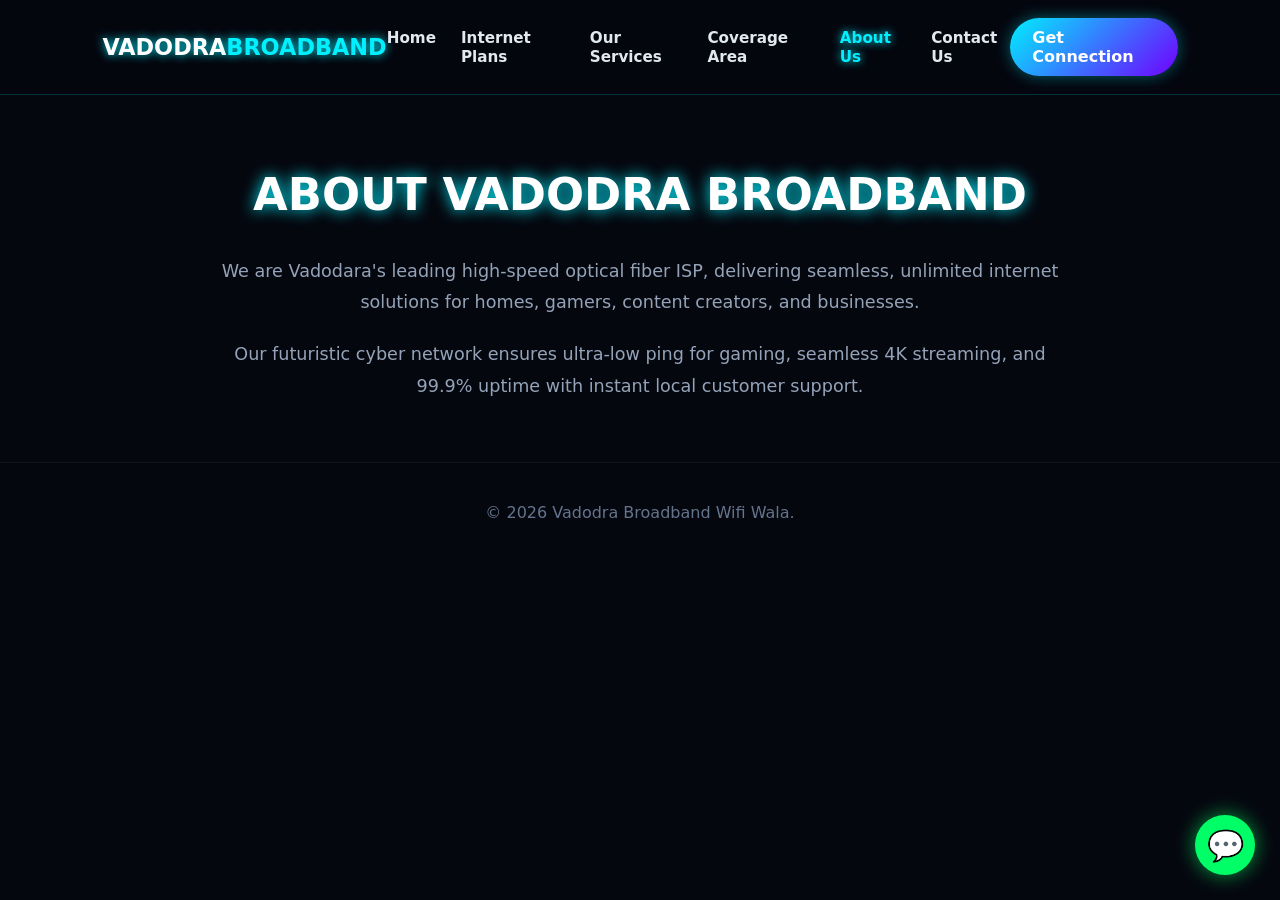
==== about.html @ 303ac059 "Update about.html" ====
<!DOCTYPE html>
<html lang="en">
<head>
  <meta charset="UTF-8">
  <meta name="viewport" content="width=device-width, initial-scale=1.0">
  <title>About Us - Vadodara Broadband Wifi Wala</title>
  <style>
    :root { --bg-dark: #05070f; --card-bg: #0d1222; --cyan: #00f0ff; --purple: #7000ff; --green: #00ff66; --text: #e2e8f0; }
    * { box-sizing: border-box; margin: 0; padding: 0; font-family: 'Segoe UI', system-ui, sans-serif; }
    body { background-color: var(--bg-dark); color: var(--text); overflow-x: hidden; }

    nav { position: sticky; top: 0; background: rgba(5, 7, 15, 0.85); backdrop-filter: blur(12px); border-bottom: 1px solid rgba(0, 240, 255, 0.2); display: flex; justify-content: space-between; align-items: center; padding: 18px 8%; z-index: 1000; }
    .logo { font-size: 1.4rem; font-weight: 900; color: #fff; text-shadow: 0 0 10px var(--cyan); }
    .logo span { color: var(--cyan); }
    .nav-links { display: flex; gap: 25px; list-style: none; }
    .nav-links a { color: var(--text); text-decoration: none; font-size: 0.95rem; font-weight: 600; transition: 0.3s; }
    .nav-links a:hover, .nav-links a.active { color: var(--cyan); text-shadow: 0 0 8px var(--cyan); }

    .btn-glow { background: linear-gradient(135deg, var(--cyan), var(--purple)); color: #fff; padding: 10px 22px; border-radius: 30px; text-decoration: none; font-weight: bold; box-shadow: 0 0 15px rgba(0, 240, 255, 0.4); transition: 0.3s; }

    .about-container { max-width: 900px; margin: 60px auto; padding: 0 20px; line-height: 1.8; text-align: center; }
    .about-container h1 { font-size: 2.8rem; color: #fff; margin-bottom: 20px; text-shadow: 0 0 15px var(--cyan); }
    .about-container p { color: #94a3b8; font-size: 1.1rem; margin-bottom: 20px; }

    .whatsapp-btn { position: fixed; bottom: 25px; right: 25px; background: var(--green); color: #000; width: 60px; height: 60px; border-radius: 50%; display: flex; justify-content: center; align-items: center; font-size: 30px; box-shadow: 0 0 20px rgba(0, 255, 102, 0.6); text-decoration: none; z-index: 9999; }
    footer { text-align: center; padding: 40px; border-top: 1px solid rgba(255,255,255,0.05); color: #64748b; }
    /* Mobile & Tablet Responsive Fixes */
@media (max-width: 768px) {
  nav {
    flex-direction: column;
    gap: 15px;
    padding: 15px 5%;
    text-align: center;
  }

  .nav-links {
    flex-wrap: wrap;
    justify-content: center;
    gap: 12px 18px;
  }

  .nav-links a {
    font-size: 0.85rem;
  }

  .hero h1 {
    font-size: 2.1rem;
    line-height: 1.2;
  }

  .hero p {
    font-size: 1rem;
  }

  .header-section h1 {
    font-size: 2rem;
  }

  .grid-container {
    grid-template-columns: 1fr;
    padding: 15px 5% 40px;
    gap: 20px;
  }

  .card {
    padding: 20px;
  }

  .form-container {
    margin: 20px 15px;
    padding: 25px 20px;
  }

  .whatsapp-btn {
    width: 50px;
    height: 50px;
    font-size: 24px;
    bottom: 18px;
    right: 18px;
  }
}
  </style>
</head>
<body>

  <nav>
    <div class="logo">VADODRA<span>BROADBAND</span></div>
    <ul class="nav-links">
      <li><a href="index.html">Home</a></li>
      <li><a href="plans.html">Internet Plans</a></li>
      <li><a href="services.html">Our Services</a></li>
      <li><a href="coverage.html">Coverage Area</a></li>
      <li><a href="about.html" class="active">About Us</a></li>
      <li><a href="contact.html">Contact Us</a></li>
    </ul>
    <a href="contact.html" class="btn-glow">Get Connection</a>
  </nav>

  <div class="about-container">
    <h1>ABOUT VADODRA BROADBAND</h1>
    <p>We are Vadodara's leading high-speed optical fiber ISP, delivering seamless, unlimited internet solutions for homes, gamers, content creators, and businesses.</p>
    <p>Our futuristic cyber network ensures ultra-low ping for gaming, seamless 4K streaming, and 99.9% uptime with instant local customer support.</p>
  </div>

  <a href="https://wa.me/?text=Hi%20Vadodra%20Broadband!" class="whatsapp-btn" target="_blank">💬</a>

  <footer>
    <p>&copy; 2026 Vadodra Broadband Wifi Wala.</p>
  </footer>

</body>
</html>
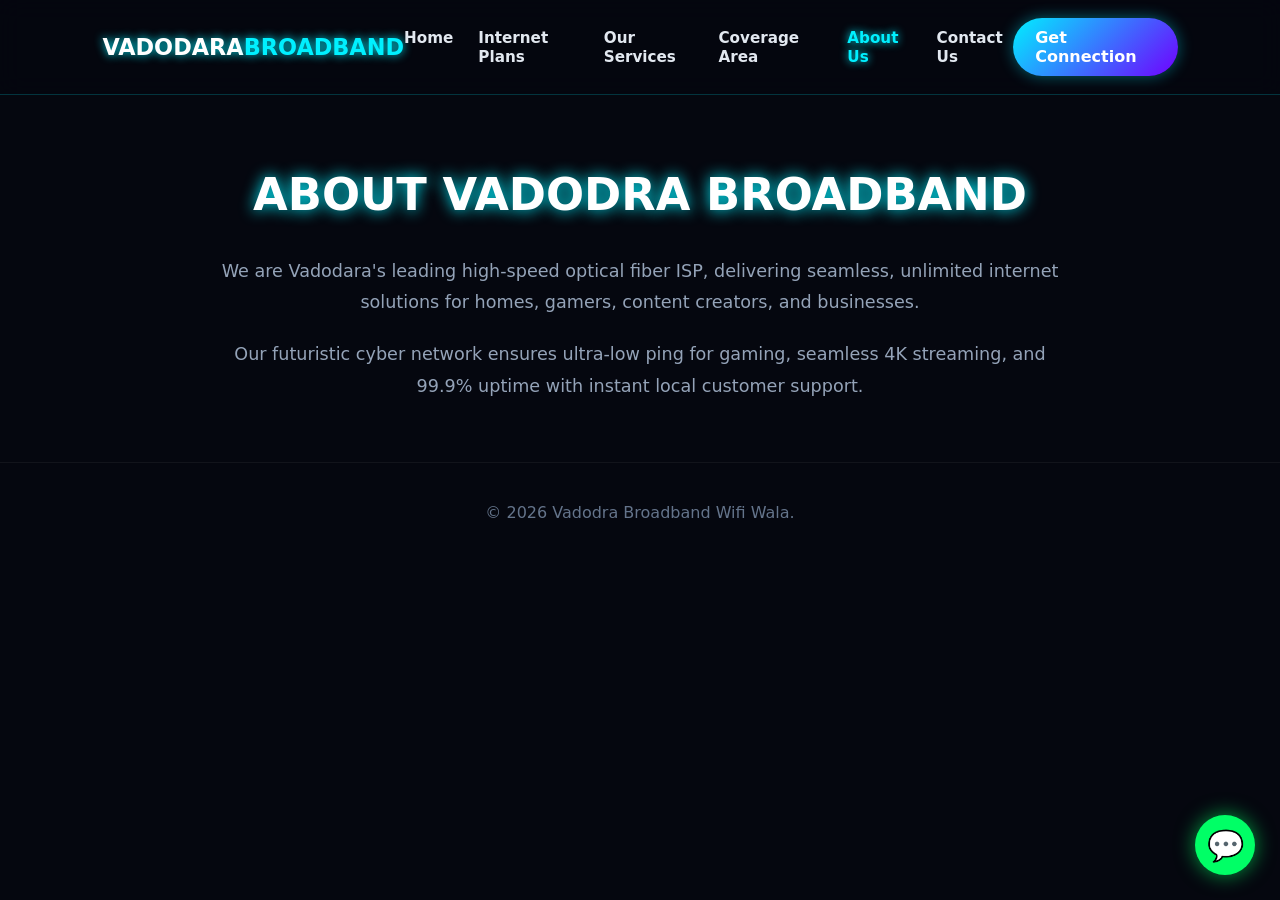
==== commit 21d7ec7e: "Update about.html" ====
--- a/about.html
+++ b/about.html
@@ -84,7 +84,7 @@
 <body>
 
   <nav>
-    <div class="logo">VADODRA<span>BROADBAND</span></div>
+    <div class="logo">VADODARA<span>BROADBAND</span></div>
     <ul class="nav-links">
       <li><a href="index.html">Home</a></li>
       <li><a href="plans.html">Internet Plans</a></li>
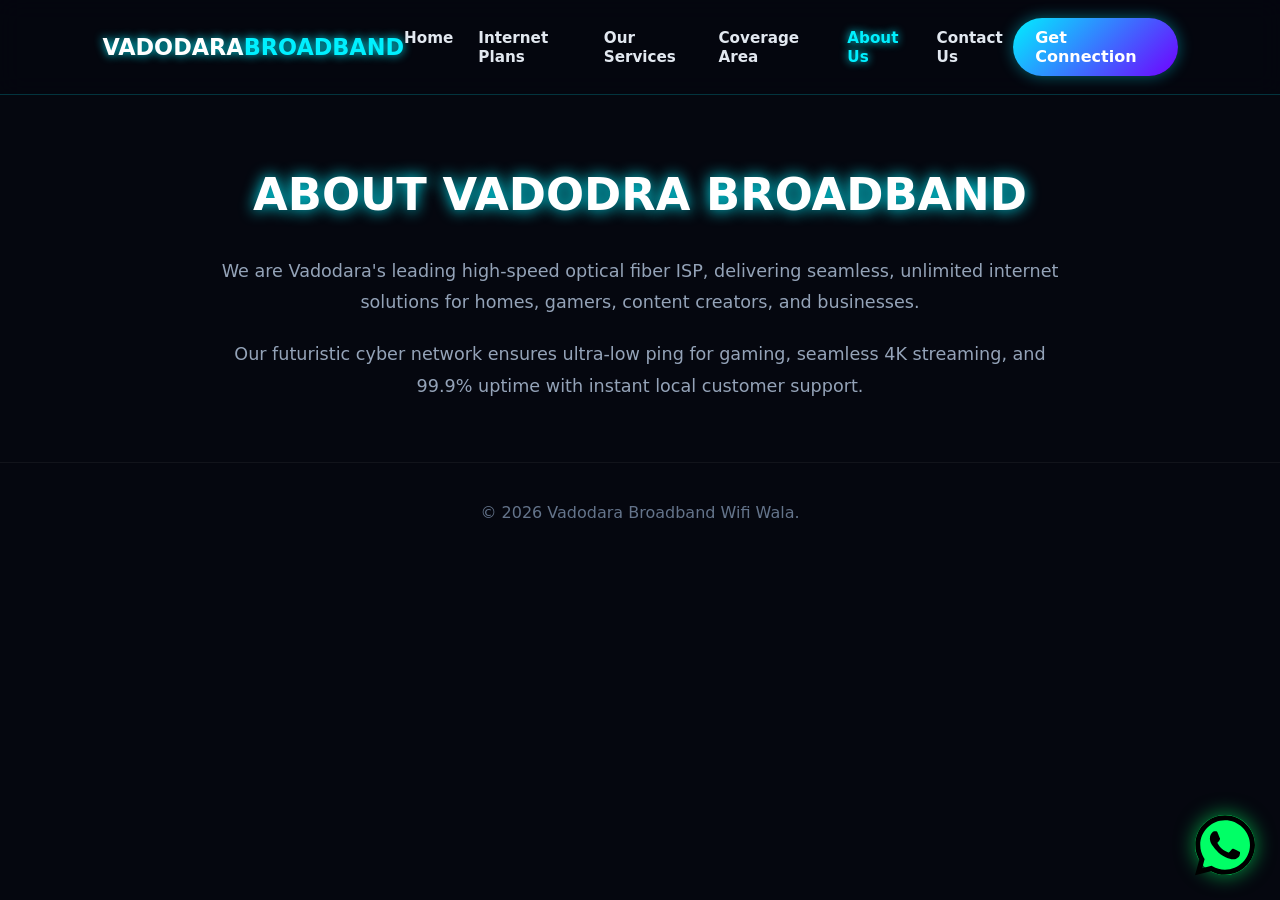
==== commit 53ac829e: "Update about.html" ====
--- a/about.html
+++ b/about.html
@@ -71,13 +71,33 @@
     padding: 25px 20px;
   }
 
-  .whatsapp-btn {
-    width: 50px;
-    height: 50px;
-    font-size: 24px;
-    bottom: 18px;
-    right: 18px;
-  }
+.whatsapp-btn {
+  position: fixed;
+  bottom: 25px;
+  right: 25px;
+  background-color: #25D366;
+  color: #ffffff;
+  border-radius: 50%;
+  width: 55px;
+  height: 55px;
+  display: flex;
+  align-items: center;
+  justify-content: center;
+  box-shadow: 0 4px 10px rgba(0, 0, 0, 0.3);
+  z-index: 9999;
+  text-decoration: none;
+  transition: transform 0.2s ease;
+}
+
+.whatsapp-btn:hover {
+  transform: scale(1.1);
+}
+
+.whatsapp-btn svg {
+  width: 30px;
+  height: 30px;
+  fill: #ffffff;
+}
 }
   </style>
 </head>
@@ -102,10 +122,14 @@
     <p>Our futuristic cyber network ensures ultra-low ping for gaming, seamless 4K streaming, and 99.9% uptime with instant local customer support.</p>
   </div>
 
-  <a href="https://wa.me/?text=Hi%20Vadodra%20Broadband!" class="whatsapp-btn" target="_blank">💬</a>
+  <a href="https://wa.me/919510896157" class="whatsapp-btn" target="_blank" aria-label="Chat on WhatsApp">
+  <svg xmlns="http://www.w3.org/2000/svg" viewBox="0 0 448 512">
+    <path d="M380.9 97.1C339 55.1 283.2 32 223.9 32c-122.4 0-222 99.6-222 222 0 39.1 10.2 77.3 29.6 111L0 480l117.7-30.9c32.4 17.7 68.9 27 106.1 27h.1c122.3 0 224.1-99.6 224.1-222 0-59.3-25.2-115-67.1-157zm-157 341.6c-33.2 0-65.7-8.9-94-25.7l-6.7-4-69.8 18.3 18.6-68.1-4.4-7c-18.5-29.4-28.2-63.3-28.2-98.2 0-101.7 82.8-184.5 184.6-184.5 49.3 0 95.6 19.2 130.4 54.1 34.8 34.9 56.2 81.2 56.1 130.5 0 101.8-84.9 184.6-186.6 184.6zm101.2-138.2c-5.5-2.8-32.8-16.2-37.9-18-5.1-1.9-8.8-2.8-12.5 2.8-3.7 5.6-14.3 18-17.6 21.8-3.2 3.7-6.5 4.2-12 1.4-32.6-16.3-54-29.1-75.5-66-5.7-9.8 5.7-9.1 16.3-30.3 1.8-3.7.9-6.9-.5-9.7-1.4-2.8-12.5-30.1-17.1-41.2-4.5-10.8-9.1-9.3-12.5-9.5-3.2-.2-6.9-.2-10.6-.2-3.7 0-9.7 1.4-14.8 6.9-5.1 5.6-19.4 19-19.4 46.3 0 27.3 19.9 53.7 22.6 57.4 2.8 3.7 39.1 59.7 94.8 83.8 35.2 15.2 49 16.5 66.6 13.9 10.7-1.6 32.8-13.4 37.4-26.4 4.6-13 4.6-24.1 3.2-26.4-1.3-2.5-5-3.9-10.5-6.6z"/>
+  </svg>
+</a>
 
   <footer>
-    <p>&copy; 2026 Vadodra Broadband Wifi Wala.</p>
+    <p>&copy; 2026 Vadodara Broadband Wifi Wala.</p>
   </footer>
 
 </body>
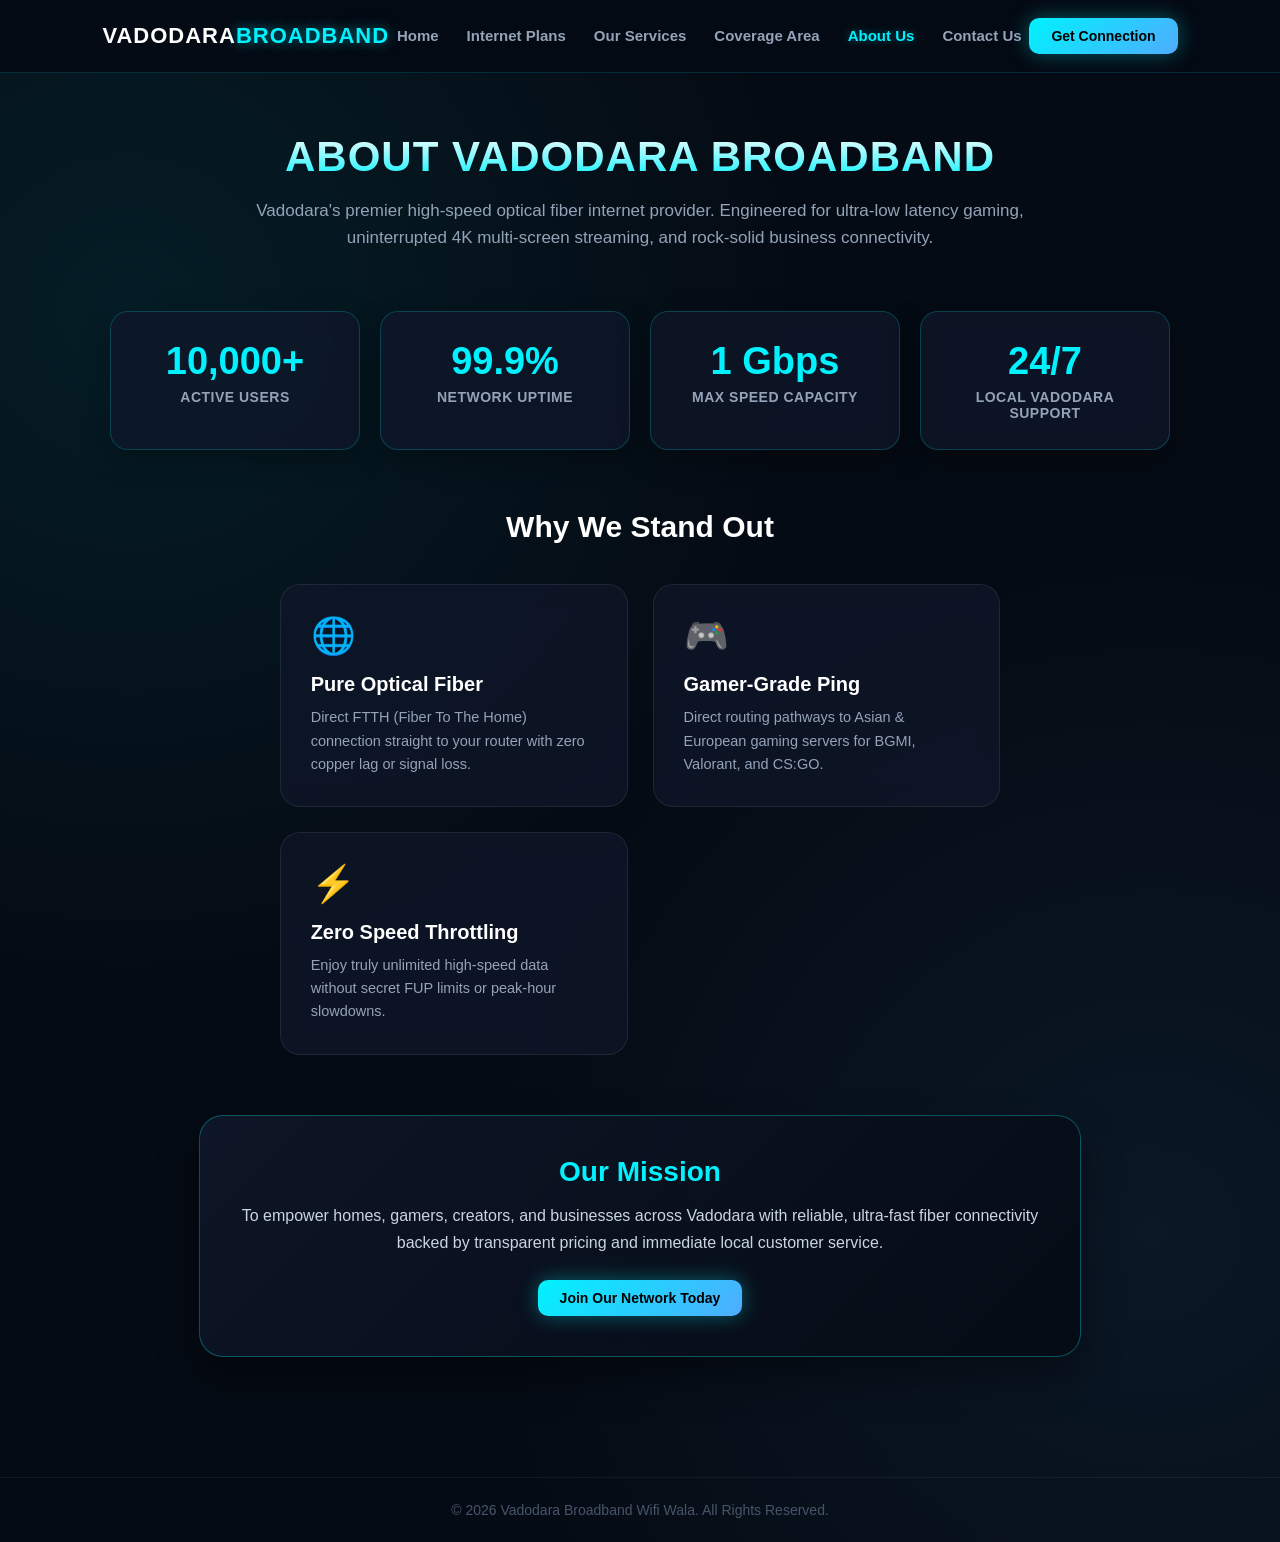
==== commit f883beff: "Update about.html" ====
--- a/about.html
+++ b/about.html
@@ -3,106 +3,312 @@
 <head>
   <meta charset="UTF-8">
   <meta name="viewport" content="width=device-width, initial-scale=1.0">
-  <title>About Us - Vadodara Broadband Wifi Wala</title>
+  <title>About Us - Vadodara Broadband</title>
   <style>
-    :root { --bg-dark: #05070f; --card-bg: #0d1222; --cyan: #00f0ff; --purple: #7000ff; --green: #00ff66; --text: #e2e8f0; }
-    * { box-sizing: border-box; margin: 0; padding: 0; font-family: 'Segoe UI', system-ui, sans-serif; }
-    body { background-color: var(--bg-dark); color: var(--text); overflow-x: hidden; }
-
-    nav { position: sticky; top: 0; background: rgba(5, 7, 15, 0.85); backdrop-filter: blur(12px); border-bottom: 1px solid rgba(0, 240, 255, 0.2); display: flex; justify-content: space-between; align-items: center; padding: 18px 8%; z-index: 1000; }
-    .logo { font-size: 1.4rem; font-weight: 900; color: #fff; text-shadow: 0 0 10px var(--cyan); }
-    .logo span { color: var(--cyan); }
-    .nav-links { display: flex; gap: 25px; list-style: none; }
-    .nav-links a { color: var(--text); text-decoration: none; font-size: 0.95rem; font-weight: 600; transition: 0.3s; }
-    .nav-links a:hover, .nav-links a.active { color: var(--cyan); text-shadow: 0 0 8px var(--cyan); }
-
-    .btn-glow { background: linear-gradient(135deg, var(--cyan), var(--purple)); color: #fff; padding: 10px 22px; border-radius: 30px; text-decoration: none; font-weight: bold; box-shadow: 0 0 15px rgba(0, 240, 255, 0.4); transition: 0.3s; }
-
-    .about-container { max-width: 900px; margin: 60px auto; padding: 0 20px; line-height: 1.8; text-align: center; }
-    .about-container h1 { font-size: 2.8rem; color: #fff; margin-bottom: 20px; text-shadow: 0 0 15px var(--cyan); }
-    .about-container p { color: #94a3b8; font-size: 1.1rem; margin-bottom: 20px; }
-
-    .whatsapp-btn { position: fixed; bottom: 25px; right: 25px; background: var(--green); color: #000; width: 60px; height: 60px; border-radius: 50%; display: flex; justify-content: center; align-items: center; font-size: 30px; box-shadow: 0 0 20px rgba(0, 255, 102, 0.6); text-decoration: none; z-index: 9999; }
-    footer { text-align: center; padding: 40px; border-top: 1px solid rgba(255,255,255,0.05); color: #64748b; }
-    /* Mobile & Tablet Responsive Fixes */
-@media (max-width: 768px) {
-  nav {
-    flex-direction: column;
-    gap: 15px;
-    padding: 15px 5%;
-    text-align: center;
-  }
-
-  .nav-links {
-    flex-wrap: wrap;
-    justify-content: center;
-    gap: 12px 18px;
-  }
-
-  .nav-links a {
-    font-size: 0.85rem;
-  }
-
-  .hero h1 {
-    font-size: 2.1rem;
-    line-height: 1.2;
-  }
-
-  .hero p {
-    font-size: 1rem;
-  }
-
-  .header-section h1 {
-    font-size: 2rem;
-  }
-
-  .grid-container {
-    grid-template-columns: 1fr;
-    padding: 15px 5% 40px;
-    gap: 20px;
-  }
-
-  .card {
-    padding: 20px;
-  }
-
-  .form-container {
-    margin: 20px 15px;
-    padding: 25px 20px;
-  }
-
-.whatsapp-btn {
-  position: fixed;
-  bottom: 25px;
-  right: 25px;
-  background-color: #25D366;
-  color: #ffffff;
-  border-radius: 50%;
-  width: 55px;
-  height: 55px;
-  display: flex;
-  align-items: center;
-  justify-content: center;
-  box-shadow: 0 4px 10px rgba(0, 0, 0, 0.3);
-  z-index: 9999;
-  text-decoration: none;
-  transition: transform 0.2s ease;
-}
-
-.whatsapp-btn:hover {
-  transform: scale(1.1);
-}
-
-.whatsapp-btn svg {
-  width: 30px;
-  height: 30px;
-  fill: #ffffff;
-}
-}
+    :root {
+      --bg-dark: #050b14;
+      --card-bg: rgba(15, 23, 42, 0.75);
+      --accent-cyan: #00f2fe;
+      --accent-blue: #4facfe;
+      --text-main: #f8fafc;
+      --text-muted: #94a3b8;
+    }
+
+    * {
+      margin: 0;
+      padding: 0;
+      box-sizing: border-box;
+      font-family: 'Inter', -apple-system, BlinkMacSystemFont, 'Segoe UI', Roboto, sans-serif;
+    }
+
+    body {
+      background-color: var(--bg-dark);
+      color: var(--text-main);
+      min-height: 100vh;
+      display: flex;
+      flex-direction: column;
+      background-image: 
+        radial-gradient(circle at 10% 20%, rgba(0, 242, 254, 0.08) 0%, transparent 40%),
+        radial-gradient(circle at 90% 80%, rgba(79, 172, 254, 0.08) 0%, transparent 40%);
+    }
+
+    /* Navbar */
+    nav {
+      display: flex;
+      justify-content: space-between;
+      align-items: center;
+      padding: 18px 8%;
+      background: rgba(5, 11, 20, 0.9);
+      border-bottom: 1px solid rgba(0, 242, 254, 0.15);
+      position: sticky;
+      top: 0;
+      z-index: 1000;
+      backdrop-filter: blur(16px);
+    }
+
+    .logo {
+      font-size: 22px;
+      font-weight: 800;
+      letter-spacing: 1px;
+      color: #fff;
+    }
+
+    .logo span {
+      color: var(--accent-cyan);
+      text-shadow: 0 0 12px rgba(0, 242, 254, 0.5);
+    }
+
+    .nav-links {
+      display: flex;
+      list-style: none;
+      gap: 28px;
+    }
+
+    .nav-links a {
+      color: var(--text-muted);
+      text-decoration: none;
+      font-weight: 600;
+      font-size: 15px;
+      transition: all 0.3s ease;
+    }
+
+    .nav-links a:hover, .nav-links a.active {
+      color: var(--accent-cyan);
+      text-shadow: 0 0 8px rgba(0, 242, 254, 0.4);
+    }
+
+    .btn-glow {
+      background: linear-gradient(135deg, var(--accent-cyan) 0%, var(--accent-blue) 100%);
+      color: #000 !important;
+      padding: 10px 22px;
+      border-radius: 10px;
+      font-weight: 700;
+      font-size: 14px;
+      text-decoration: none;
+      box-shadow: 0 0 20px rgba(0, 242, 254, 0.35);
+      transition: all 0.3s ease;
+      cursor: pointer;
+      border: none;
+    }
+
+    .btn-glow:hover {
+      transform: translateY(-2px);
+      box-shadow: 0 0 30px rgba(0, 242, 254, 0.7);
+    }
+
+    /* Hero Section */
+    .about-hero {
+      text-align: center;
+      padding: 60px 20px 40px;
+      max-width: 900px;
+      margin: 0 auto;
+    }
+
+    .about-hero h1 {
+      font-size: 42px;
+      font-weight: 900;
+      letter-spacing: 1px;
+      background: linear-gradient(180deg, #ffffff 0%, var(--accent-cyan) 100%);
+      -webkit-background-clip: text;
+      -webkit-text-fill-color: transparent;
+      margin-bottom: 16px;
+    }
+
+    .about-hero p {
+      color: var(--text-muted);
+      font-size: 17px;
+      line-height: 1.6;
+    }
+
+    /* Stats Grid */
+    .stats-container {
+      max-width: 1100px;
+      margin: 20px auto 60px;
+      padding: 0 20px;
+      display: grid;
+      grid-template-columns: repeat(auto-fit, minmax(220px, 1fr));
+      gap: 20px;
+    }
+
+    .stat-card {
+      background: var(--card-bg);
+      border: 1px solid rgba(0, 242, 254, 0.2);
+      border-radius: 18px;
+      padding: 28px 20px;
+      text-align: center;
+      backdrop-filter: blur(12px);
+      box-shadow: 0 10px 30px rgba(0, 0, 0, 0.3);
+      transition: 0.3s;
+    }
+
+    .stat-card:hover {
+      border-color: var(--accent-cyan);
+      transform: translateY(-5px);
+      box-shadow: 0 0 25px rgba(0, 242, 254, 0.2);
+    }
+
+    .stat-number {
+      font-size: 38px;
+      font-weight: 900;
+      color: var(--accent-cyan);
+      margin-bottom: 6px;
+    }
+
+    .stat-label {
+      color: var(--text-muted);
+      font-size: 14px;
+      font-weight: 600;
+      text-transform: uppercase;
+      letter-spacing: 0.5px;
+    }
+
+    /* Core Values / Features Section */
+    .section-wrapper {
+      max-width: 1100px;
+      margin: 0 auto 60px;
+      padding: 0 20px;
+    }
+
+    .section-title {
+      text-align: center;
+      font-size: 30px;
+      font-weight: 800;
+      margin-bottom: 40px;
+      color: #fff;
+    }
+
+    .features-grid {
+      display: grid;
+      grid-template-columns: repeat(auto-fit, minmax(300px, 1fr));
+      gap: 25px;
+    }
+
+    .feature-card {
+      background: var(--card-bg);
+      border: 1px solid rgba(255, 255, 255, 0.08);
+      border-radius: 20px;
+      padding: 30px;
+      backdrop-filter: blur(12px);
+      transition: all 0.3s ease;
+    }
+
+    .feature-card:hover {
+      border-color: var(--accent-cyan);
+      transform: translateY(-6px);
+      box-shadow: 0 10px 30px rgba(0, 242, 254, 0.15);
+    }
+
+    .feature-icon {
+      font-size: 36px;
+      margin-bottom: 16px;
+    }
+
+    .feature-h3 {
+      font-size: 20px;
+      font-weight: 700;
+      color: #fff;
+      margin-bottom: 10px;
+    }
+
+    .feature-p {
+      color: var(--text-muted);
+      font-size: 14.5px;
+      line-height: 1.6;
+    }
+
+    /* Mission Box */
+    .mission-box {
+      background: linear-gradient(135deg, rgba(15, 23, 42, 0.9) 0%, rgba(5, 11, 20, 0.95) 100%);
+      border: 1px solid rgba(0, 242, 254, 0.3);
+      border-radius: 24px;
+      padding: 40px;
+      text-align: center;
+      margin-bottom: 60px;
+      position: relative;
+      overflow: hidden;
+      box-shadow: 0 20px 40px rgba(0,0,0,0.4);
+    }
+
+    .mission-box h2 {
+      font-size: 28px;
+      font-weight: 800;
+      color: var(--accent-cyan);
+      margin-bottom: 14px;
+    }
+
+    .mission-box p {
+      color: #cbd5e1;
+      font-size: 16px;
+      line-height: 1.7;
+      max-width: 800px;
+      margin: 0 auto 24px;
+    }
+
+    /* Admin Popup Modal */
+    .modal-overlay {
+      position: fixed;
+      top: 0;
+      left: 0;
+      width: 100%;
+      height: 100%;
+      background: rgba(0, 0, 0, 0.85);
+      backdrop-filter: blur(12px);
+      z-index: 2000;
+      display: none;
+      justify-content: center;
+      align-items: center;
+      padding: 20px;
+    }
+
+    .modal-overlay.active {
+      display: flex;
+    }
+
+    .modal-box {
+      background: #0d121f;
+      border: 1px solid rgba(0, 242, 254, 0.4);
+      border-radius: 24px;
+      max-width: 440px;
+      width: 100%;
+      padding: 32px;
+      text-align: center;
+      position: relative;
+      box-shadow: 0 0 50px rgba(0, 242, 254, 0.2);
+    }
+
+    .modal-close-btn {
+      position: absolute;
+      top: 18px;
+      right: 22px;
+      font-size: 26px;
+      color: var(--text-muted);
+      cursor: pointer;
+    }
+
+    .phone-display-box {
+      background: rgba(7, 9, 14, 0.8);
+      border: 1px solid rgba(0, 242, 254, 0.3);
+      border-radius: 14px;
+      padding: 16px;
+      margin: 20px 0;
+      display: flex;
+      align-items: center;
+      justify-content: space-between;
+    }
+
+    footer {
+      margin-top: auto;
+      text-align: center;
+      padding: 24px;
+      border-top: 1px solid rgba(255, 255, 255, 0.05);
+      color: #475569;
+      font-size: 14px;
+    }
   </style>
 </head>
 <body>
 
+  <!-- NAVBAR -->
   <nav>
     <div class="logo">VADODARA<span>BROADBAND</span></div>
     <ul class="nav-links">
@@ -113,24 +319,102 @@
       <li><a href="about.html" class="active">About Us</a></li>
       <li><a href="contact.html">Contact Us</a></li>
     </ul>
-    <a href="contact.html" class="btn-glow">Get Connection</a>
+    <button class="btn-glow" onclick="showAdminModal()">Get Connection</button>
   </nav>
 
-  <div class="about-container">
-    <h1>ABOUT VADODRA BROADBAND</h1>
-    <p>We are Vadodara's leading high-speed optical fiber ISP, delivering seamless, unlimited internet solutions for homes, gamers, content creators, and businesses.</p>
-    <p>Our futuristic cyber network ensures ultra-low ping for gaming, seamless 4K streaming, and 99.9% uptime with instant local customer support.</p>
+  <!-- HERO -->
+  <div class="about-hero">
+    <h1>ABOUT VADODARA BROADBAND</h1>
+    <p>Vadodara's premier high-speed optical fiber internet provider. Engineered for ultra-low latency gaming, uninterrupted 4K multi-screen streaming, and rock-solid business connectivity.</p>
   </div>
 
-  <a href="https://wa.me/919510896157" class="whatsapp-btn" target="_blank" aria-label="Chat on WhatsApp">
-  <svg xmlns="http://www.w3.org/2000/svg" viewBox="0 0 448 512">
-    <path d="M380.9 97.1C339 55.1 283.2 32 223.9 32c-122.4 0-222 99.6-222 222 0 39.1 10.2 77.3 29.6 111L0 480l117.7-30.9c32.4 17.7 68.9 27 106.1 27h.1c122.3 0 224.1-99.6 224.1-222 0-59.3-25.2-115-67.1-157zm-157 341.6c-33.2 0-65.7-8.9-94-25.7l-6.7-4-69.8 18.3 18.6-68.1-4.4-7c-18.5-29.4-28.2-63.3-28.2-98.2 0-101.7 82.8-184.5 184.6-184.5 49.3 0 95.6 19.2 130.4 54.1 34.8 34.9 56.2 81.2 56.1 130.5 0 101.8-84.9 184.6-186.6 184.6zm101.2-138.2c-5.5-2.8-32.8-16.2-37.9-18-5.1-1.9-8.8-2.8-12.5 2.8-3.7 5.6-14.3 18-17.6 21.8-3.2 3.7-6.5 4.2-12 1.4-32.6-16.3-54-29.1-75.5-66-5.7-9.8 5.7-9.1 16.3-30.3 1.8-3.7.9-6.9-.5-9.7-1.4-2.8-12.5-30.1-17.1-41.2-4.5-10.8-9.1-9.3-12.5-9.5-3.2-.2-6.9-.2-10.6-.2-3.7 0-9.7 1.4-14.8 6.9-5.1 5.6-19.4 19-19.4 46.3 0 27.3 19.9 53.7 22.6 57.4 2.8 3.7 39.1 59.7 94.8 83.8 35.2 15.2 49 16.5 66.6 13.9 10.7-1.6 32.8-13.4 37.4-26.4 4.6-13 4.6-24.1 3.2-26.4-1.3-2.5-5-3.9-10.5-6.6z"/>
-  </svg>
-</a>
+  <!-- STATS HIGHLIGHT -->
+  <div class="stats-container">
+    <div class="stat-card">
+      <div class="stat-number">10,000+</div>
+      <div class="stat-label">Active Users</div>
+    </div>
+    <div class="stat-card">
+      <div class="stat-number">99.9%</div>
+      <div class="stat-label">Network Uptime</div>
+    </div>
+    <div class="stat-card">
+      <div class="stat-number">1 Gbps</div>
+      <div class="stat-label">Max Speed Capacity</div>
+    </div>
+    <div class="stat-card">
+      <div class="stat-number">24/7</div>
+      <div class="stat-label">Local Vadodara Support</div>
+    </div>
+  </div>
+
+  <!-- WHY CHOOSE US -->
+  <div class="section-wrapper">
+    <div class="section-title">Why We Stand Out</div>
+    <div class="features-grid">
+      
+      <div class="feature-card">
+        <div class="feature-icon">🌐</div>
+        <div class="feature-h3">Pure Optical Fiber</div>
+        <div class="feature-p">Direct FTTH (Fiber To The Home) connection straight to your router with zero copper lag or signal loss.</div>
+      </div>
+
+      <div class="feature-card">
+        <div class="feature-icon">🎮</div>
+        <div class="feature-h3">Gamer-Grade Ping</div>
+        <div class="feature-p">Direct routing pathways to Asian & European gaming servers for BGMI, Valorant, and CS:GO.</div>
+      </div>
+
+      <div class="feature-card">
+        <div class="feature-icon">⚡</div>
+        <div class="feature-p" style="display:none"></div>
+        <div class="feature-h3">Zero Speed Throttling</div>
+        <div class="feature-p">Enjoy truly unlimited high-speed data without secret FUP limits or peak-hour slowdowns.</div>
+      </div>
+
+    </div>
+  </div>
+
+  <!-- MISSION STATEMENT -->
+  <div class="section-wrapper">
+    <div class="mission-box">
+      <h2>Our Mission</h2>
+      <p>To empower homes, gamers, creators, and businesses across Vadodara with reliable, ultra-fast fiber connectivity backed by transparent pricing and immediate local customer service.</p>
+      <button class="btn-glow" onclick="showAdminModal()">Join Our Network Today</button>
+    </div>
+  </div>
+
+  <!-- CONTACT MODAL -->
+  <div class="modal-overlay" id="adminModal">
+    <div class="modal-box">
+      <span class="modal-close-btn" onclick="closePopup()">&times;</span>
+      <div style="font-size:40px; margin-bottom:10px;">🎧</div>
+      <h2 style="font-size: 22px; font-weight: 800; color:#fff;">Contact Broadband Admin</h2>
+      <p style="color: #94a3b8; font-size: 13px; margin-top: 6px;">Get new connection or technical assistance in Vadodara.</p>
+
+      <div class="phone-display-box">
+        <div style="font-size:20px; font-weight:800; color:var(--accent-cyan);">+91 9510896157</div>
+        <button style="background:rgba(0, 242, 254, 0.15); border:1px solid var(--accent-cyan); color:var(--accent-cyan); padding:6px 12px; border-radius:8px; cursor:pointer; font-weight:700;" onclick="navigator.clipboard.writeText('9510896157'); alert('Number Copied!');">Copy</button>
+      </div>
+
+      <a id="waBtn" href="https://wa.me/919510896157" target="_blank" style="display:block; background:#25d366; color:#fff; padding:14px; border-radius:12px; text-decoration:none; font-weight:700; box-shadow: 0 0 20px rgba(37, 211, 102, 0.35);">
+        💬 Chat on WhatsApp
+      </a>
+    </div>
+  </div>
 
   <footer>
-    <p>&copy; 2026 Vadodara Broadband Wifi Wala.</p>
+    &copy; 2026 Vadodara Broadband Wifi Wala. All Rights Reserved.
   </footer>
 
+  <script>
+    function showAdminModal() {
+      document.getElementById('adminModal').classList.add('active');
+    }
+
+    function closePopup() {
+      document.getElementById('adminModal').classList.remove('active');
+    }
+  </script>
 </body>
 </html>
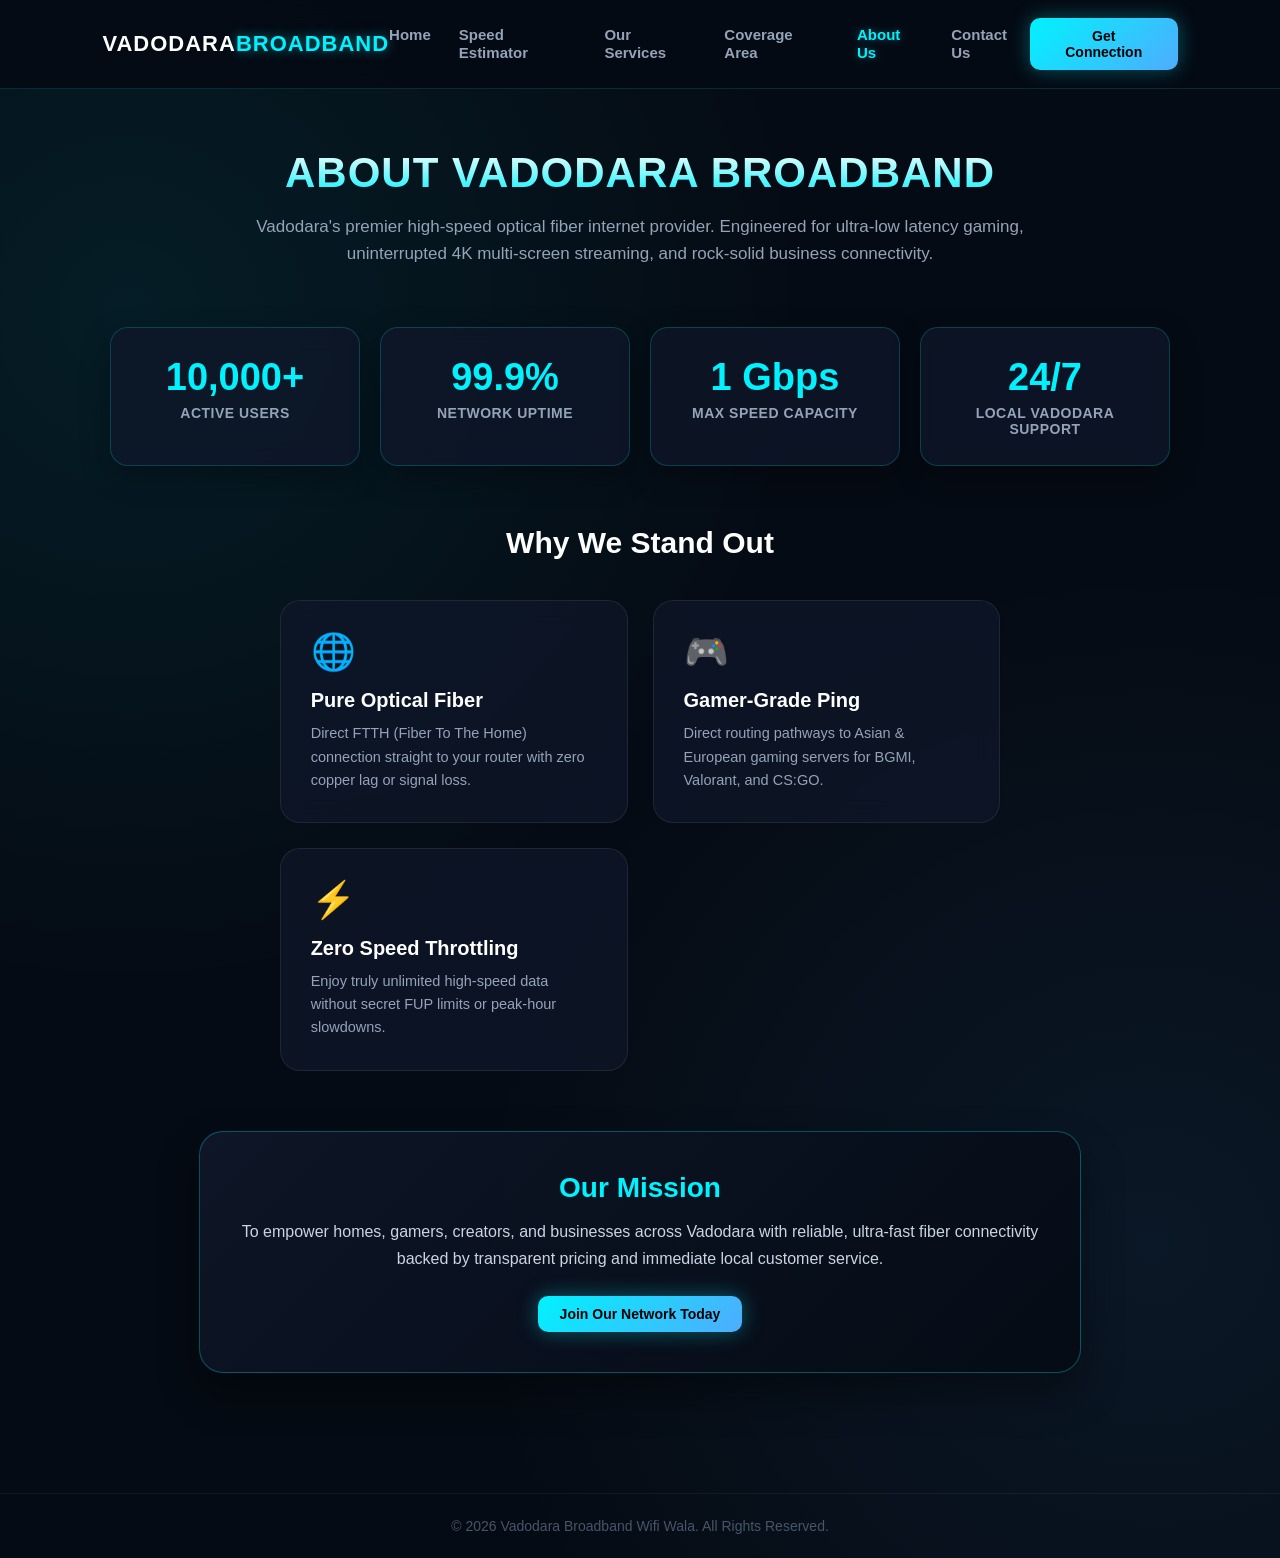
==== commit 8dad3e47: "Update about.html" ====
--- a/about.html
+++ b/about.html
@@ -313,7 +313,7 @@
     <div class="logo">VADODARA<span>BROADBAND</span></div>
     <ul class="nav-links">
       <li><a href="index.html">Home</a></li>
-      <li><a href="plans.html">Internet Plans</a></li>
+      <li><a href="plans.html">Speed Estimator</a></li>
       <li><a href="services.html">Our Services</a></li>
       <li><a href="coverage.html">Coverage Area</a></li>
       <li><a href="about.html" class="active">About Us</a></li>
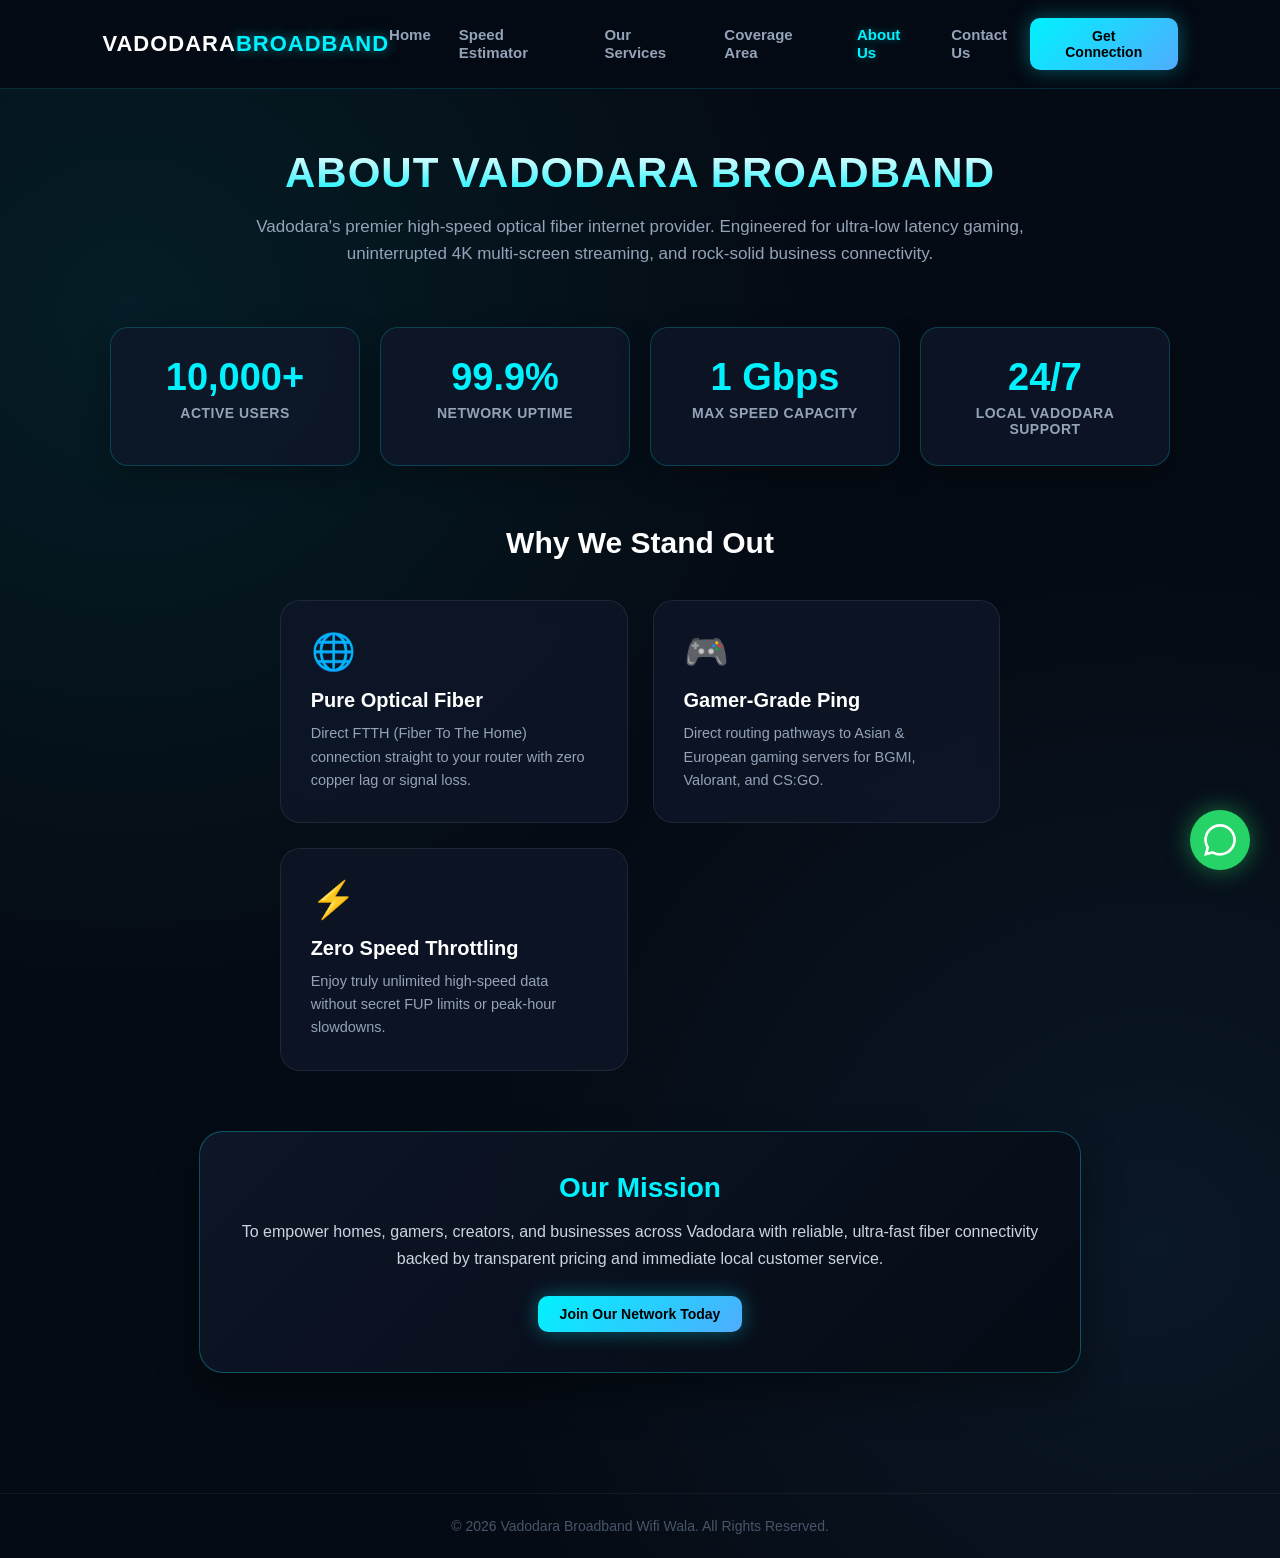
==== commit e1b79677: "Update about.html" ====
--- a/about.html
+++ b/about.html
@@ -416,5 +416,6 @@
       document.getElementById('adminModal').classList.remove('active');
     }
   </script>
+  <script src="global-whatsapp.js"></script>
 </body>
 </html>
